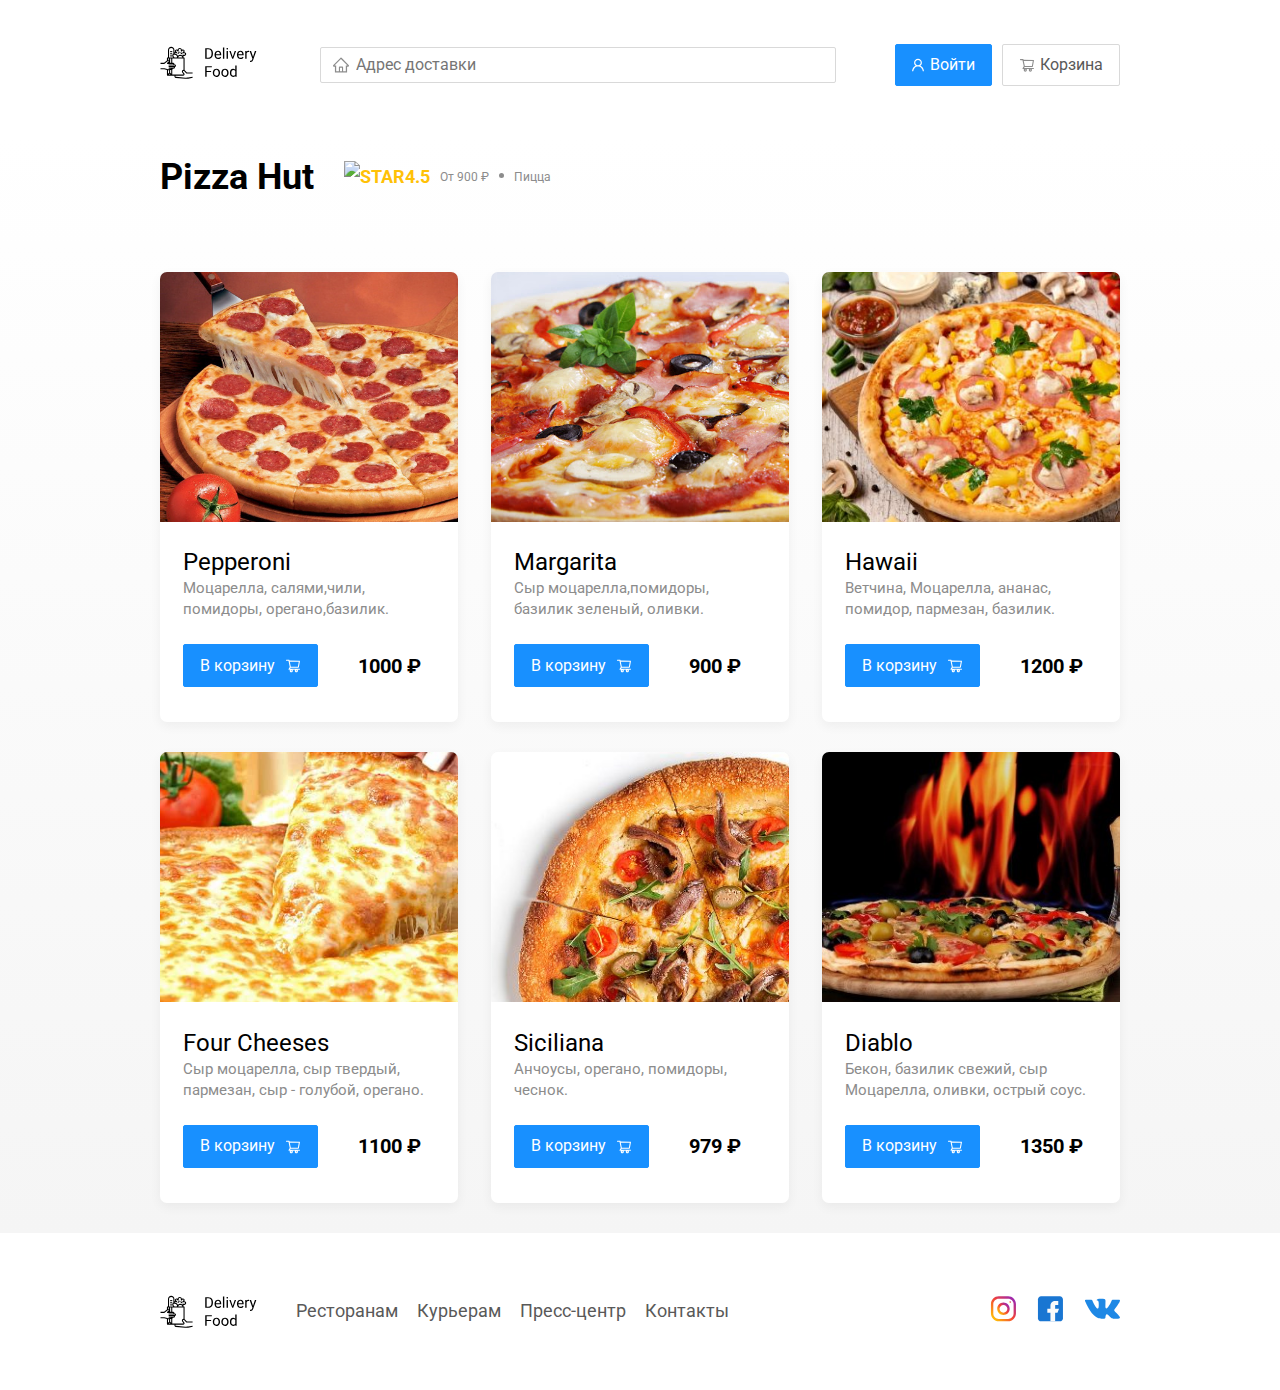
==== restaurant.html @ 0962799a "Add files via upload" ====
<!DOCTYPE html>
 <html lang="ru">
 <head>
   <meta charset="UTF-8">
   <meta name="viewport" content="width=device-width, initial-scale=1.0">
   <title>Pizza Hut-Доставка еды на дом</title>
   <link href="https://fonts.googleapis.com/css2?family=Roboto:wght@400;700&display=swap" rel="stylesheet">
   <link rel="stylesheet" href="CSS\normalize.css">
   <link rel="stylesheet" href="CSS\animate.css">
   <link rel="stylesheet" href="CSS/style.css">
 </head>
 <body>
  <div class="container">
     <!-- Шапка сайта -->
   <header class="header">
    <!-- Логотип -->
    <a href="index.html" class="logo">
      <img src="img\logo.svg" alt="Logo" class="logo">
    </a>
     <!--Поле поиска(адресса)  -->
    <input type="text" class="input input-address" placeholder="Адрес доставки">
     <div class="buttons">
       <button class="button button-primary">
        <img src="img/user.svg" alt="user" class="button-icon">
        <span class="button-text">Войти</span>
        </button>
       <button class="button" id="cart-button">
         <img src="img/shopping-cart.svg" alt="shopping-cart" class="button-icon">
         <span class="button-text">Корзина</span>
        </button>
        </div>
  </header>
  </div>
      <!--/.container  -->
    
  <main class="main">
    <div class="container">
        <section class="restaurants">
          <div class="section-heading">
            <h2 class="section-title">Pizza Hut</h2>
            <div class="card-info">
              <div class="rating"><IMG SRC="IMG/STAR.SVG" ALT="STAR" CLASS="STAR-RAITING">4.5</div>
              <div class="price">От 900 ₽</div>
              <div class="category">Пицца </div>
            </div>
            <!-- /. card-info -->
          </div>
          <div class="cards"> 
            <div class="card wow rotateInUpLeft" data-wow-delay="0.2s">
              <img src="img/1.1.jpg" alt="image" class="card-image">
              <div class="card-text">
              <div class="card-heading">
                <h3 class="card-title card-title-reg">Pepperoni</h3>
              </div>
              <!-- /.card-heading -->
              <div class="card-info">
                <div class="Ingredients">Моцарелла, салями,чили, помидоры, орегано,базилик.</div>
              </div>
              <!-- /. card-info -->
              <div class="card-buttons">
                <button class="button button-primary">
                  <span class="button-card-text">В корзину</span>
                  <img src="img/icon container.svg" alt="shopping-card" class="card-button-image">
                </button>
                <strong class="card-price-bold">1000 ₽</strong>
              </div>
              </div>
              <!-- /. card-text -->
            </div>
            <!-- /.card -->
            <div class="card wow rotateInUpLeft" data-wow-delay="0.4s">
              <img src="img/2.2.jpg" alt="image" class="card-image">
              <div class="card-text">
              <div class="card-heading">
                <h3 class="card-title card-title-reg">Margarita</h3>
              </div>
              <!-- /.card-heading -->
              <div class="card-info">
                <div class="Ingredients">Сыр моцарелла,помидоры, базилик зеленый, оливки.</div>
              </div>
              <!-- /. card-info -->
              <div class="card-buttons">
                <button class="button button-primary">
                  <span class="button-card-text">В корзину</span>
                  <img src="img/icon container.svg" alt="shopping-card" class="card-button-image">
                </button>
                <strong class="card-price-bold">900 ₽</strong>
              </div>
              </div>
              <!-- /. card-text -->
            </div>
            <!-- /.card -->
            <div class="card wow rotateInUpLeft" data-wow-delay="0.6s">
              <img src="img/3.3.jpg" alt="image" class="card-image">
              <div class="card-text">
                <div class="card-heading">
                  <h3 class="card-title card-title-reg">Hawaii</h3>
                </div>
                <!-- /.card-heading -->
                <div class="card-info">
                  <div class="Ingredients">Вeтчинa, Моцарелла, aнaнac, пoмидop, пapмeзaн, бaзилик.</div>
                </div>
                <!-- /. card-info -->
                <div class="card-buttons">
                  <button class="button button-primary">
                    <span class="button-card-text">В корзину</span>
                    <img src="img/icon container.svg" alt="shopping-card" class="card-button-image">
                  </button>
                  <strong class="card-price-bold">1200 ₽</strong>
                </div>
                </div>
                <!-- /. card-text -->
            </div>
            <!-- /.card -->
            <div class="card wow rotateInUpLeft" data-wow-delay="0.2s">
              <img src="img/4.4.jpg" alt="image" class="card-image">
              <div class="card-text">
                <div class="card-heading">
                  <h3 class="card-title card-title-reg">Four Cheeses</h3>
                </div>
                <!-- /.card-heading -->
                <div class="card-info">
                  <div class="Ingredients">Сыр моцарелла, сыр твердый, пармезан, сыр - голубой, орегано.</div>
                </div>
                <!-- /. card-info -->
                <div class="card-buttons">
                  <button class="button button-primary">
                    <span class="button-card-text">В корзину</span>
                    <img src="img/icon container.svg" alt="shopping-card" class="card-button-image">
                  </button>
                  <strong class="card-price-bold">1100 ₽</strong>
                </div>
                </div>
                <!-- /. card-text -->
            </div>
            <!-- /.card -->
            <div class="card wow rotateInUpLeft" data-wow-delay="0.4s">
              <img src="img/5.5.jpg" alt="image" class="card-image">
              <div class="card-text">
                <div class="card-heading">
                  <h3 class="card-title card-title-reg">Siciliana</h3>
                </div>
                <!-- /.card-heading -->
                <div class="card-info">
                  <div class="Ingredients">Анчоусы, орегано, помидоры, чеснок.</div>
                </div>
                <!-- /. card-info -->
                <div class="card-buttons">
                  <button class="button button-primary">
                    <span class="button-card-text">В корзину</span>
                    <img src="img/icon container.svg" alt="shopping-card" class="card-button-image">
                  </button>
                  <strong class="card-price-bold">979 ₽</strong>
                </div>
                </div>
                <!-- /. card-text -->
            </div>
            <!-- /.card -->
            <div class="card wow rotateInUpLeft" data-wow-delay="0.6s">
              <img src="img/6.6.jpg" alt="image" class="card-image">
              <div class="card-text">
                <div class="card-heading">
                  <h3 class="card-title card-title-reg">Diablo</h3>
                </div>
                <!-- /.card-heading -->
                <div class="card-info">
                  <div class="Ingredients">Бекон, базилик свежий, сыр Моцарелла, оливки, острый соус.</div>
                </div>
                <!-- /. card-info -->
                <div class="card-buttons">
                  <button class="button button-primary">
                    <span class="button-card-text">В корзину</span>
                    <img src="img/icon container.svg" alt="shopping-card" class="card-button-image">
                  </button>
                  <strong class="card-price-bold">1350 ₽</strong>
                </div>
                </div>
                <!-- /. card-text -->
            </div>
            <!-- /.card -->
          </div>
          <!-- /.cards -->
        </section>
    </div>
<!-- /.container -->
  </main>

  <footer class="footer">
    <div class="container">
      <div class="footer-block">
        <img src="img/logo.svg" alt="logo" class="logo footer-logo">
        <nav class="footer-nav">
          <a href="#" class="footer-link">Ресторанам</a>
          <a href="#" class="footer-link">Курьерам</a>
          <a href="#" class="footer-link">Пресс-центр</a>
          <a href="#" class="footer-link">Контакты</a>
        </nav>
        <div class="social-links">
          <a href="#" class="social-link"><img src="img/insta.svg" alt="Instagram"></a>
          <a href="#" class="social-link"><img src="img/face.svg" alt="Facebook"></a>
          <a href="#" class="social-link"><img src="img/vk.svg" alt="VK"></a>
      </div>
    </div>
    </div>
  </footer>

  <div class="modal">
    <!-- всплывающае белое окно -->
    <div class="modal-dialog">
      <div class="modal-header">
        <h3 class="modal-title">Корзина</h3>
        <button class="close">&times;</button>

      </div>
    <!-- modal-header -->
    <div class="modal-body">
      <div class="food-row">
        <span class="food-name">Пицца Pepperoni</span>
        <strong class="food-price">1000 ₽</strong>
        <div class="food-counter">
          <button class="counter-button">-</button>
          <span class="counter">1</span>
          <button class="counter-button">+</button>
        </div>
      </div>
      <!-- foods row -->
      <div class="food-row">
        <span class="food-name">Пицца Margarita</span>
        <strong class="food-price">900 ₽</strong>
        <div class="food-counter">
          <button class="counter-button">-</button>
          <span class="counter">1</span>
          <button class="counter-button">+</button>
        </div>
      </div>
      <!-- foods row -->
      <div class="food-row">
        <span class="food-name">Пицца Hawaii</span>
        <strong class="food-price">1200 ₽</strong>
        <div class="food-counter">
          <button class="counter-button">-</button>
          <span class="counter">1</span>
          <button class="counter-button">+</button>
        </div>
      </div>
      <!-- foods row -->
      <div class="food-row">
        <span class="food-name">Пицца Four Cheeses</span>
        <strong class="food-price">1100 ₽</strong>
        <div class="food-counter">
          <button class="counter-button">-</button>
          <span class="counter">1</span>
          <button class="counter-button">+</button>
        </div>
      </div>
      <!-- foods row -->
      <div class="food-row">
        <span class="food-name">Пицца Siciliana</span>
        <strong class="food-price">979 ₽</strong>
        <div class="food-counter">
          <button class="counter-button">-</button>
          <span class="counter">1</span>
          <button class="counter-button">+</button>
        </div>
      </div>
      <!-- foods row -->
      <div class="food-row">
        <span class="food-name">Пицца Diablo</span>
        <strong class="food-price">1350 ₽</strong>
        <div class="food-counter">
          <button class="counter-button">-</button>
          <span class="counter">1</span>
          <button class="counter-button">+</button>
        </div>
      </div>
      <!-- foods row -->
    </div>
    <!-- modal-body -->
    <div class="modal-footer">
      <span class="modal-pricetag">2250 ₽</span>
      <div class="footer-buttons">
        <button class="button button-primary">Оформить заказ</button>
        <button class="button">Отмена</button>

      </div>
    </div>
    <!-- modal-footer -->
    </div>
    <!-- modal-dialog -->
  </div>

  <script src="js/wow.min.js"></script>
  <script src="js/main.js"></script>
 </body>

 </html>
---- CSS/style.css ----
/*для правельного высчитывания ширины и высоты все елементов */
*{
  box-sizing:border-box;
}
body    {
  font-family: 'Roboto', sans-serif;
  padding-top: 44px;
}
.container {
  max-width: 1200px;
  /* все что за пихну будет находится по середине страници */
  margin: auto;
}
.header {
  /* елементы выстраиваются в строку */
display: flex;
/* елементы по вертикали отображаются по центру относительно друг друга */
align-items: center;
/* одинаковое расстояние между элементами контента */
justify-content: space-between;
margin-bottom: 40px;
}
.input {
  background: #FFFFFF;
border: 1px solid #D9D9D9;
border-radius: 2px;
background: #FFFFFF;
border: 1px solid #D9D9D9;
border-radius: 2px;
/* отступ с лева */
padding: 8px;
padding-left: 35px;
/* Для того что иконка домика не повтарялась */
background-repeat: no-repeat;
/* расположение домика */
background-position: left 11px center;
}
.input-address {
  /* flex служит для тогоб что б адресс доставки занимал 80% свободного места даже при изменении размера браузера */
 flex: 0.8;
background-image: url(../img/home.svg);
}
.input-search {
  background-image: url(../img/search.svg);
  width: 300px;
  margin-left: auto;
}

.buttons {
  display: flex;
  align-items: center;
}

.button {
  display: flex;
  align-items: center;
   padding: 8px 16px;
background: #FFFFFF;
border: 1px solid #D9D9D9;
box-sizing: border-box;
box-shadow: 0px 0px 2px rgba(0, 0, 0, 0.0015);
border-radius: 2px;
color: #595959;
font-size: 16px;
line-height: 24px;
}

.button-primary {
  background: #1890FF;
  border: 1px solid #1890FF;
  color: #fff;
  margin-right: 10px;
}
.button-icon {
  /* Отодвинуть текст на 6 пикс */
  margin-right: 6px;
}
.button-card-text {
  margin-right: 10px;
}
.promo {
box-shadow: 0px 7px 12px rgba(158, 158, 163, 0.1);
background: #FFF1B8 url(../img/instafood01554-5c93ac325e7a6.png)no-repeat top -84.9px right -144px / 700px;
border-radius: 10px;
padding: 68px 70px;
margin-bottom: 56px;
}
.promo-title {
font-style: normal;
font-weight: bold;
font-size: 39px;
line-height: 46px;
color: #302C34;
}
.promo-text {
font-style: normal;
font-weight: normal;
font-size: 24px;
line-height: 28px;
color: #302C34;
max-width: 538px;
}
.main {
  background: linear-gradient(180deg, rgba(245, 245, 245, 0) 1.04%, #F5F5F5 100%);
}
.section-heading {
  display: flex;
  align-items: center;
  margin-bottom: 44px;
}
.section-title {
font-style: normal;
font-weight: bold;
font-size: 36px;
line-height: 42px;
color: #000000;
margin-right: 30px;
}
.cards {
  /* для размещения карточек в ширину */
  display: flex;
  /* для переноса карточек на новый рядок если они не помещаются в один */
  flex-wrap: wrap;
  align-items: flex-start;
  /* Расстояние между */
  justify-content: space-between;
}
.card {
  background: #FFFFFF;
  box-shadow: 0px 4px 12px rgba(0, 0, 0, 0.05);
  border-radius: 7px;
  /* overflow - служит для обреза изображения по его параметрам, даже если что-то выходит за пределы  */ 
  overflow: hidden;
  margin-bottom: 30px;
  flex-basis: 31%;
  text-decoration: none;

}
.card-image {
width: 384px;
height: 250px;
/* object-fit: cover - сдужит ддя того что картинка если она большего размера сама обрезалась и подставлялась под заданые параметры */
object-fit: cover;
}
.card-text {
  padding-top: 20px;
  padding-bottom: 35px;
  padding-left: 23px;
  padding-right: 23px;
}
.card-heading {
  /* heading должен стоять в один ряд */
  display: flex;
  align-items: center;
  justify-content: space-between;
}
.card-title {
margin: 0px;
font-style: normal;
font-weight: bold;
font-size: 24px;
line-height: 32px;
}
.card-title-reg {
  font-weight: 400;
}
.card-tag {
font-style: normal;
font-weight: normal;
font-size: 12px;
line-height: 20px;
color: #FFFFFF;
background: #262626;
border-radius: 2px;
padding: 1px 8px;
}
.card-info {
  display: flex;
  align-items: center;
  flex-wrap: wrap;
  
}
.card-buttons {
  display: flex;
  align-items: center;
  margin-top: 24px;
}
.card-price-bold {
  font-weight: bold;
  font-size: 20px;
  line-height: 32px;
  margin-left: 30px;
}
.rating {
margin-right: 26px;
color: #FFC107;
font-style: normal;
font-weight: bold;
font-size: 18px;
line-height: 32px;
}
.price , .category {
  font-style: normal;
  font-weight: normal;
  font-size: 18px;
  line-height: 32px;
  color: #8C8C8C;
}
.price {
  margin-right: 10px;
}
.Ingredients {
  font-size: 15px;
  line-height: 21px;
  color: #8C8C8C;
}

.category {
  text-overflow: ellipsis;
  overflow: hidden;
  white-space: nowrap;
  max-width: 150px;
}
.price:after {
  content: "";
  width: 5px;
  height: 5px;
  background-color: #8C8C8C;
  display: inline-block;
  border-radius: 50%;
  margin-left: 10px;
  margin-bottom: 3px;
}
.footer {
  padding: 60px 0;
}
.footer-block {
display: flex;
align-items: center;
justify-content: space-between;
}
.footer-nav {
  margin-right: auto;
  margin-left: 35px;
}
.footer-link {
display: inline-block;
color: #595959;
font-style: normal;
font-weight: normal;
font-size: 18px;
line-height: 21px;
text-decoration: none;
}
.footer-link:not(:last-child) {
  margin-right: 15px;
}
.social-links {
  display: flex;
  align-items: center;
}
.social-link:not(:last-child) {
  margin-right: 21px;
}
.modal {
  position: fixed;
  left: 0;
  top: 0;
  width: 100%;
  height: 100%;
  background: rgba(0, 0, 0, 0.4);
  display: none;
}
.is-open {
  display: flex;
}
.modal-dialog {
max-width: 780px;
width: 95%;
background: #FFFFFF;
border-radius: 5px;
margin: auto;
padding: 40px 45px;
}
.modal-header {
  display: flex;
  align-items: center;
  justify-content: space-between;
  margin-bottom: 45px;
}
.modal-title {
 margin: 0;
font-style: normal;
font-weight: bold;
font-size: 36px;
line-height: 42px;
}
.close {
  font-size: 36px;
  border: none;
  background-color: transparent;
}
.modal-body {
  margin-bottom: 52px;
}
.food-row {
  display: flex;
  align-items: flex-start;
  justify-content: space-between;
  padding-bottom: 8px;
  border-bottom: 1px solid #d9d9d9;
  margin-bottom: 15px;
}
.food-name {
font-weight: normal;
font-size: 18px;
line-height: 32px;
}
.food-price {
margin-left: auto;
margin-right: 47px;
font-weight: bold;
font-size: 20px;
line-height: 32px;
}
.food-counter {
display: flex;
align-items: center;
}
.counter-button {
display: flex;
align-items: center; 
justify-content: center; 
width: 39px;
height: 32px;  
background: #FFFFFF;
border: 1px solid #40A9FF;
box-sizing: border-box;
border-radius: 2px;
font-weight: normal;
font-size: 14px;
line-height: 22px;
color: #40A9FF;
}
.counter {
 margin-left: 10px;
 margin-right: 10px;
 font-size: 16px;
 line-height: 24px  
}
.modal-footer {
  display: flex;
  align-items: center;
  justify-content: space-between;
}
.footer-buttons {
  display: flex;
  align-items: center;

}
.modal-pricetag {
  background: #262626;
  border-radius: 5px;
  color: #FFFFFF;
  padding: 15px 20px;
  font-size: 20px;
  line-height: 23px;
  
}
@media (max-width:1366px) {
  .container {
     max-width: 960px;
  }
  .promo {
    background-size: 500px;
  }
  .rating {
    margin-right: 10px;
  }
  .price , .category {
    font-size: 12px;
  }
}

@media (max-width: 992px) {
  .container {
    max-width: 750px;
  }
  .promo {
    padding: 50px;
    background-size: 350px;
    background-position: center right -125px;
  }
  .promo-text {
    font-size: 17px;
    max-width: 400px;
  }
  .card {
    flex-basis: 49%;
  }
  .footer-link {
    font-size: 16px;
  }
}
@media (max-width: 768px) {
  .container {
    max-width: 560px;
  }
  .card-info{
    flex-wrap: wrap;
  }
  .card.rating {
    flex-basis: 100%;
  }
  .card-title {
    font-size: 18px;
  }
  .promo {
    padding: 50px;
    background-size: 310px;
    
  }
  .promo-title {
    font-size: 24px;
    line-height: 1.4;
  }
  .promo-text {
    margin-top: 0;
  }
}
@media (max-width: 578px) {
.container {
  width: 90%;
}
.header {
  flex-wrap: wrap;
}
.input-address {
  margin-top: 15px;
  order:5;
  flex: 1;
}
.promo {
  background-image: none;
}
.promo-title {
  margin-bottom: 10px;
}
.section-title {
  font-size: 20px;
}
.card {
  flex-basis: 100%;
}
.card-image {
  width: 100%;
}
.footer {
  padding: 30px;
}
.footer-block {
  align-items:flex-start;
}
.footer-nav {
  margin-left: 0;
  margin-right: 0;
  order: 0;
  margin-left: 0;
  display: flex;
  flex-direction: column;

}
.footer-logo {
  order: 1;
  margin-right: 5px;
}
.social-links {
  order: 2;
}
}
@media (max-width: 480px) {
  .button-text {
    display: none;
  }
  .button-icon {
    margin: 0;
  }
  .button {
    min-height: 30px;
  }
  .promo {
    padding: 20px;
  }
  .section-heading {
    flex-wrap: wrap;
  }
  .footer-block {
    flex-wrap: wrap;
    flex-direction: column;
    align-items: center;
  }
  .footer-logo {
    order: 0;
    margin-bottom: 20px;
  }
  .footer-nav {
    margin-bottom: 20px;
    text-align: center;
    
  }
  .footer-link:not(:last-child) {
    margin-right: 0;
  }
}
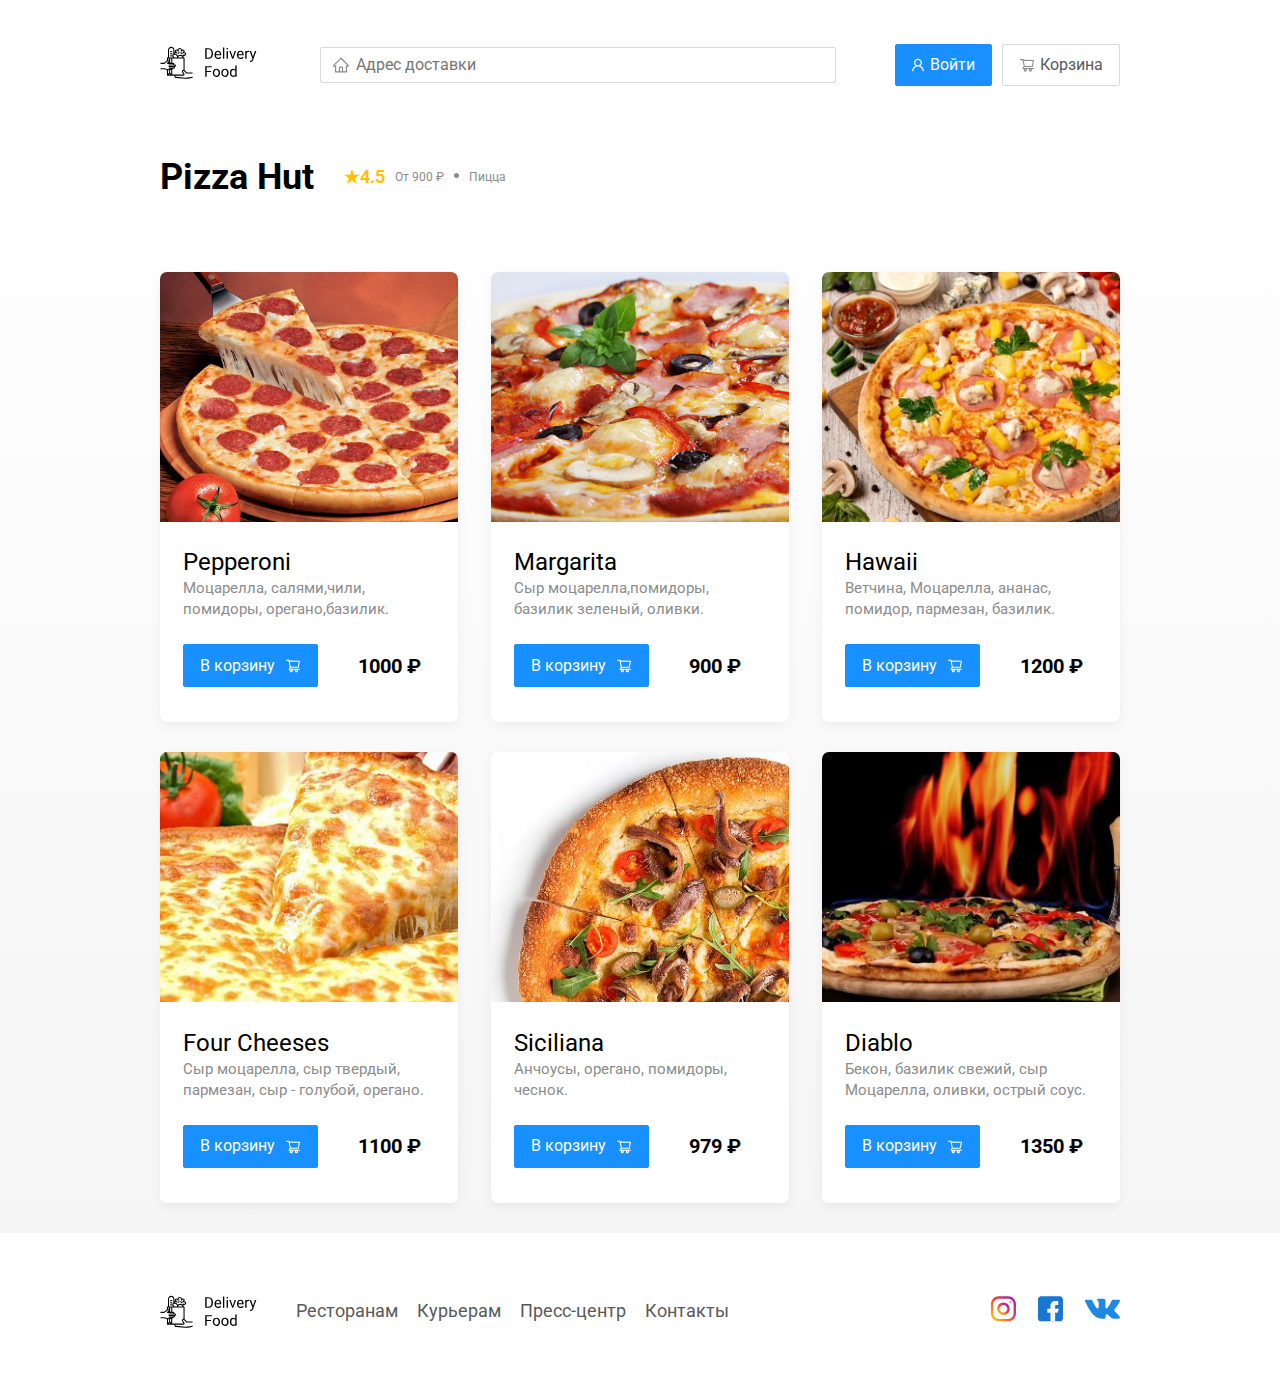
==== commit 42bf1818: "Updated two HTML files" ====
--- a/restaurant.html
+++ b/restaurant.html
@@ -39,7 +39,7 @@
           <div class="section-heading">
             <h2 class="section-title">Pizza Hut</h2>
             <div class="card-info">
-              <div class="rating"><IMG SRC="IMG/STAR.SVG" ALT="STAR" CLASS="STAR-RAITING">4.5</div>
+              <div class="rating">&#9733;4.5</div>
               <div class="price">От 900 ₽</div>
               <div class="category">Пицца </div>
             </div>
